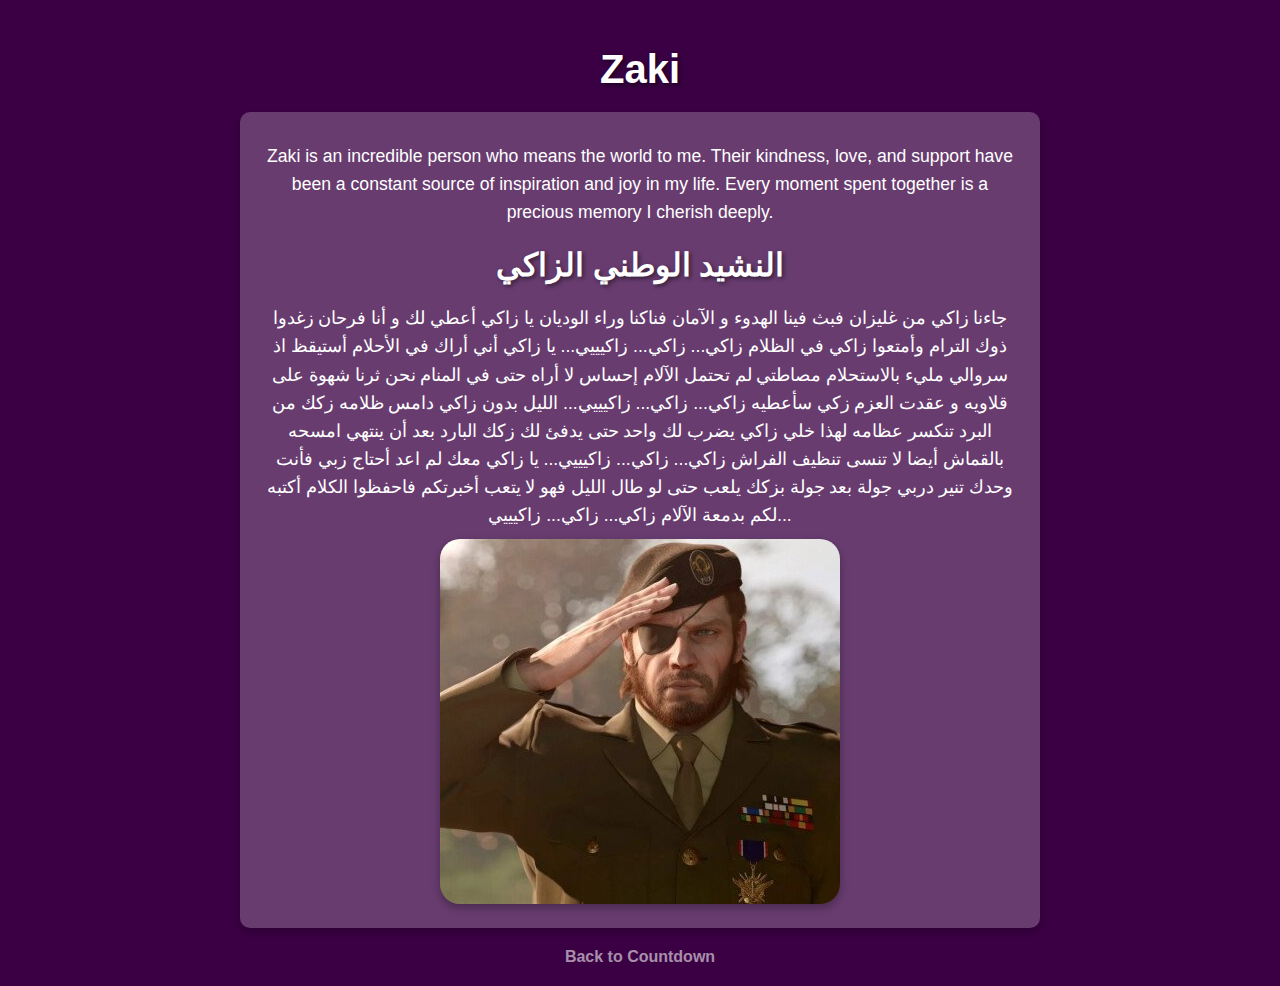
==== zaki.html @ a1b37917 "Add files via upload" ====
<!DOCTYPE html>
<html lang="en">
<head>
    <meta charset="UTF-8">
    <meta name="viewport" content="width=device-width, initial-scale=1.0">
    <title>Zaki</title>
    <link rel="stylesheet" href="zakistyle.css">
</head>
<body>
    <h1>Zaki</h1>
    
    
    
    <div class="zaki-text">
        <p>
            Zaki is an incredible person who means the world to me. 
            Their kindness, love, and support have been a constant source 
            of inspiration and joy in my life. Every moment spent together 
            is a precious memory I cherish deeply.
        </p>
        <h1>النشيد الوطني الزاكي</h1>
        <p>
             جاءنا زاكي من غليزان  
            فبث فينا الهدوء و الآمان

فناكنا وراء الوديان
           يا زاكي أعطي لك و أنا فرحان

زغدوا ذوك الترام
           وأمتعوا زاكي في الظلام

              زاكي...  زاكي...  زاكيييي...



يا زاكي أني أراك في الأحلام 
               أستيقظ اذ سروالي مليء بالاستحلام

مصاطتي لم تحتمل الآلام
                إحساس لا أراه حتى في المنام

نحن ثرنا شهوة على قلاويه
             و عقدت العزم زكي سأعطيه

               زاكي...  زاكي...  زاكيييي...



الليل بدون زاكي دامس ظلامه
              زكك من البرد تنكسر عظامه

لهذا خلي زاكي يضرب لك واحد
                 حتى يدفئ لك زكك البارد

بعد أن ينتهي امسحه بالقماش
               أيضا لا تنسى تنظيف الفراش

               زاكي...  زاكي...  زاكيييي...



يا زاكي معك لم اعد أحتاج زبي
                      فأنت وحدك تنير دربي

جولة بعد جولة بزكك يلعب
            حتى لو طال الليل فهو لا يتعب

أخبرتكم فاحفظوا الكلام
             أكتبه لكم بدمعة الآلام

                زاكي...  زاكي...  زاكيييي...
             </p>
             <img src="Respect.jpeg" alt="Zaki" class="zaki-image" onclick="showRespect()">
             <div id="respect-message" class="respect-text" style="display: none;">+10 respect</div>
             <script src="zakiscript.js"></script> 
            </div>

    <a href="index.html" style="display: block; margin-top: 20px; text-decoration: none; color: rgba(255, 255, 255, 0.563);">
        Back to Countdown
    </a>
</body>
</html>
---- zakistyle.css ----
/* General Body Styles */
body {
    font-family: 'Arial', sans-serif;
    max-width: 800px;
    margin: 0 auto;
    padding: 20px;
    text-align: center;
    background-color: #3a0043;
    color: #ffffff; /* Text color for better contrast */
}

/* Header Styles */
h1 {
    font-size: 2.5em;
    margin-bottom: 20px;
    text-shadow: 2px 2px 4px rgba(0, 0, 0, 0.5);
}

/* Image Styles */
.zaki-image {
    max-width: 400px;
    border-radius: 20px;
    box-shadow: 0 4px 10px rgba(0, 0, 0, 0.3);
    transition: transform 0.3s;
}

.zaki-image:hover {
    transform: scale(1.05); /* Slight zoom effect on hover */
}

/* Text Container Styles */
.zaki-text {
    background-color: rgba(255, 255, 255, 0.237); /* Semi-transparent white */
    padding: 20px;
    border-radius: 10px;
    margin-top: 20px;
    box-shadow: 0 4px 10px rgba(0, 0, 0, 0.2);
}

/* Paragraph Styles */
.zaki-text p {
    line-height: 1.6;
    font-size: 1.1em;
    margin: 10px 0;
}

/* National Anthem Styles */
.zaki-text h1 {
    font-size: 2em;
    margin-top: 20px;
    color: #ffffff; /* Matching background color */
}

/* Link Styles */
a {
    display: block;
    margin-top: 20px;
    text-decoration: none;
    color: #ffffff; /* Bootstrap primary color */
    font-weight: bold;
    transition: color 0.3s;
}

a:hover {
    color: #ffffff; /* Darker shade on hover */
}

/* Responsive Design */
@media (max-width: 600px) {
    h1 {
        font-size: 2em;
    }

    .zaki-image {
        max-width: 90%; /* Responsive image */
    }

    .zaki-text {
        padding: 15px; /* Adjust padding for smaller screens */
    }
}
.respect-text {
    font-size: 20px;
    position: absolute; /* Position it as needed */
    color: white; /* Default color */
    animation: colorChange 1s infinite; /* Animation for color change */
}

@keyframes colorChange {
    0% { color: red; }
    33% { color: green; }
    66% { color: blue; }
    100% { color: red; }
}
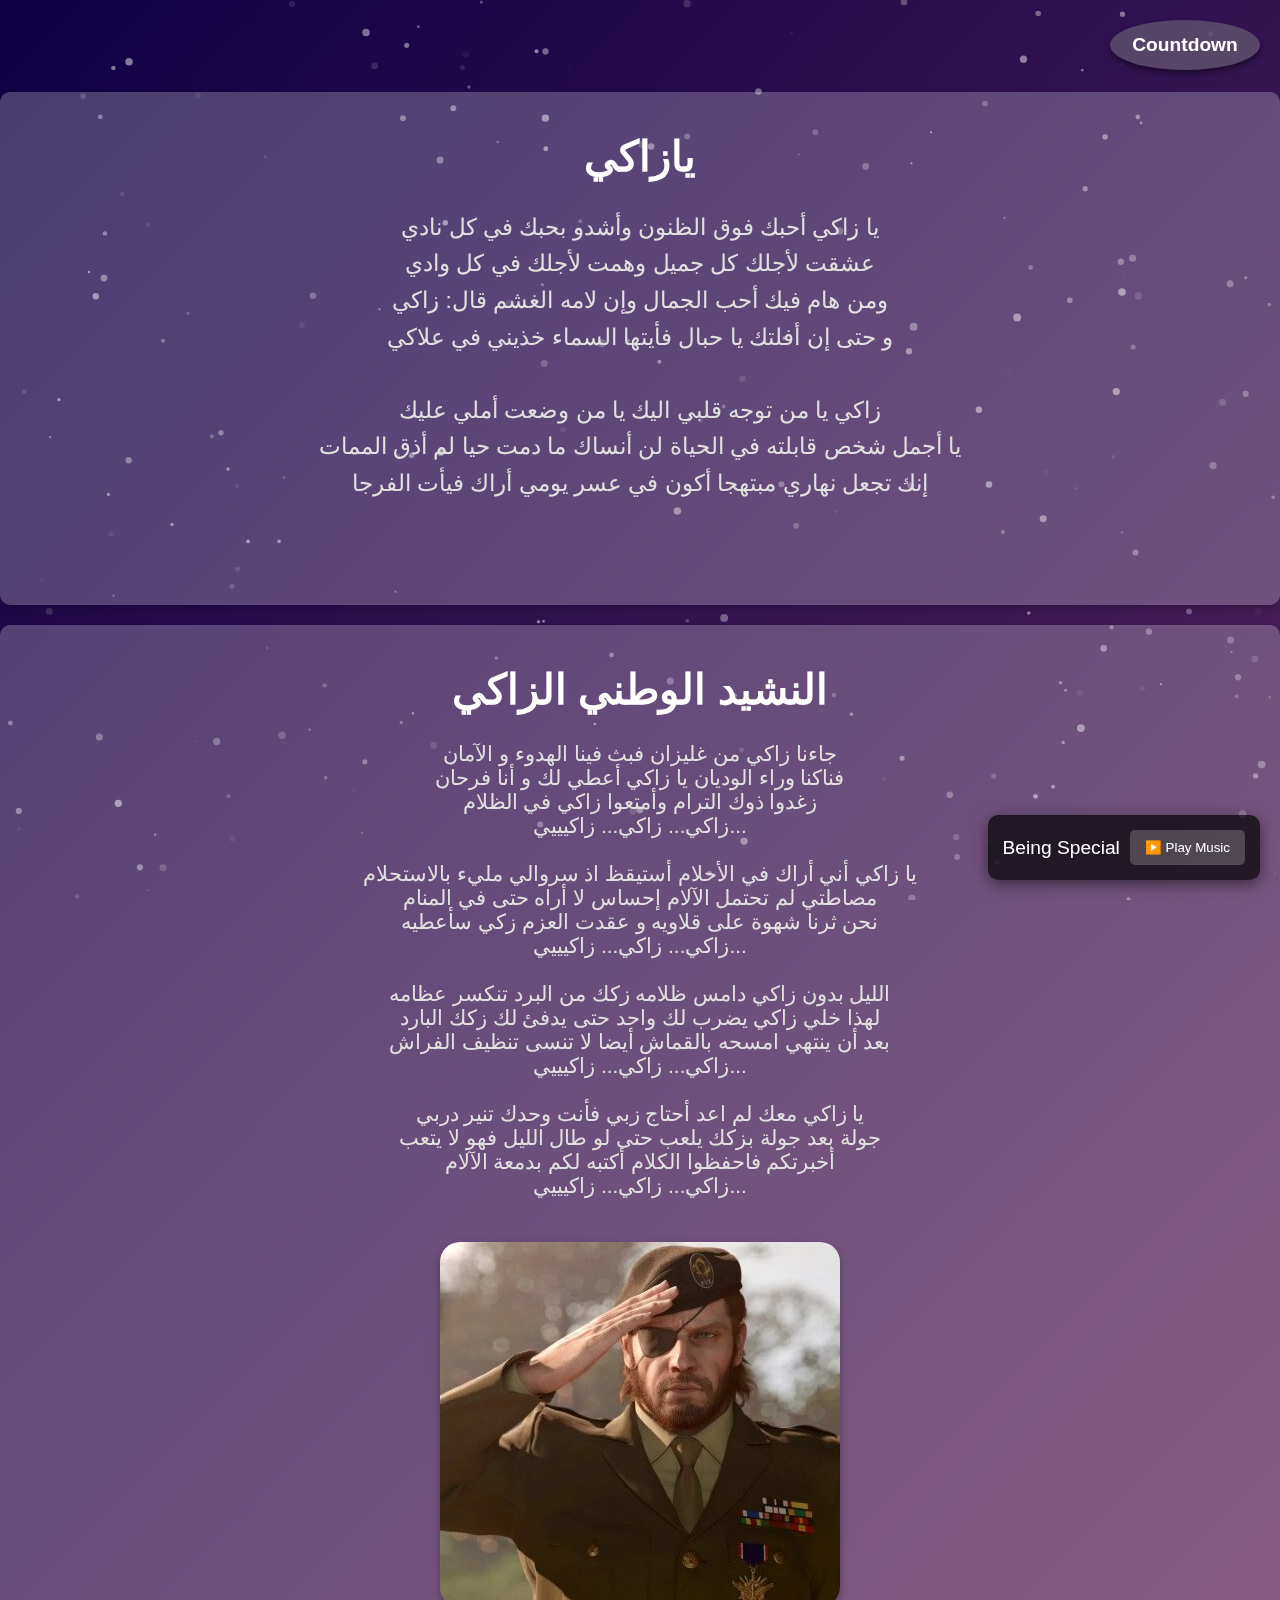
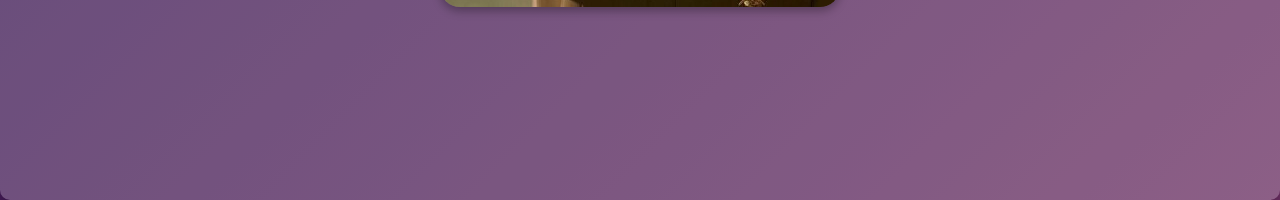
==== commit 66513372: "Add files via upload" ====
--- a/zaki.html
+++ b/zaki.html
@@ -4,79 +4,135 @@
     <meta charset="UTF-8">
     <meta name="viewport" content="width=device-width, initial-scale=1.0">
     <title>Zaki</title>
+    <link rel="icon" type="image/svg+xml" href="logo.webp">
     <link rel="stylesheet" href="zakistyle.css">
 </head>
 <body>
-    <h1>Zaki</h1>
     
+    <br>
+    <br>
+    <br>
+    <br>
     
     
     <div class="zaki-text">
+        <h1>يازاكي</h1>
         <p>
-            Zaki is an incredible person who means the world to me. 
-            Their kindness, love, and support have been a constant source 
-            of inspiration and joy in my life. Every moment spent together 
-            is a precious memory I cherish deeply.
+            يا زاكي أحبك فوق الظنون
+            وأشدو بحبك في كل نادي
+            <br>
+
+            عشقت لأجلك كل جميل
+            وهمت لأجلك في كل وادي
+            <br>
+
+            ومن هام فيك أحب الجمال 
+            وإن لامه الغشم قال: زاكي 
+            <br>
+
+            و حتى إن أفلتك يا حبال
+            فأيتها السماء خذيني في علاكي
+            <br>
+            <br>
+            زاكي يا من توجه قلبي اليك
+            يا من وضعت أملي عليك
+            <br>
+
+            يا أجمل شخص قابلته في الحياة
+            لن أنساك ما دمت حيا لم أذق الممات
+            <br>
+
+            إنك تجعل نهاري مبتهجا
+            أكون في عسر يومي أراك فيأت الفرجا
+            <br>
+            <br>
+            <br>
+
+        </div>
         </p>
+        <div class="Zaki-Nashid">
         <h1>النشيد الوطني الزاكي</h1>
         <p>
              جاءنا زاكي من غليزان  
             فبث فينا الهدوء و الآمان
+            <br>
 
 فناكنا وراء الوديان
            يا زاكي أعطي لك و أنا فرحان
-
+           <br>
 زغدوا ذوك الترام
            وأمتعوا زاكي في الظلام
-
+           <br>
               زاكي...  زاكي...  زاكيييي...
-
+              <br><br>
 
 
 يا زاكي أني أراك في الأحلام 
                أستيقظ اذ سروالي مليء بالاستحلام
-
+               <br>
 مصاطتي لم تحتمل الآلام
                 إحساس لا أراه حتى في المنام
-
+                <br>
 نحن ثرنا شهوة على قلاويه
              و عقدت العزم زكي سأعطيه
-
+             <br>
                زاكي...  زاكي...  زاكيييي...
-
+               <br><br>
 
 
 الليل بدون زاكي دامس ظلامه
               زكك من البرد تنكسر عظامه
-
+              <br>
 لهذا خلي زاكي يضرب لك واحد
                  حتى يدفئ لك زكك البارد
-
+                 <br>
 بعد أن ينتهي امسحه بالقماش
                أيضا لا تنسى تنظيف الفراش
-
+               <br>
                زاكي...  زاكي...  زاكيييي...
-
+               <br><br>
 
 
 يا زاكي معك لم اعد أحتاج زبي
                       فأنت وحدك تنير دربي
-
+                      <br>
 جولة بعد جولة بزكك يلعب
             حتى لو طال الليل فهو لا يتعب
-
+            <br>
 أخبرتكم فاحفظوا الكلام
              أكتبه لكم بدمعة الآلام
-
+             <br>
                 زاكي...  زاكي...  زاكيييي...
+                <br><br>
              </p>
              <img src="Respect.jpeg" alt="Zaki" class="zaki-image" onclick="showRespect()">
+             <br><br>
+             <br><br><br><br><br><br>
              <div id="respect-message" class="respect-text" style="display: none;">+10 respect</div>
-             <script src="zakiscript.js"></script> 
             </div>
 
-    <a href="index.html" style="display: block; margin-top: 20px; text-decoration: none; color: rgba(255, 255, 255, 0.563);">
-        Back to Countdown
-    </a>
+             <script src="zakiscript.js"></script> 
+             <script src="background.js"></script>
+             <script src="script.js"></script>
+            
+
+            <button class="Countdown-button" onclick="goToCountdown()">Countdown</button>
+            <script>
+                function goToCountdown() {
+                    window.location.href = 'index.html';
+                }
+            </script>
+
+    <div id="musicControl" class="music-control">
+        <span id="musicTitle">Being Special</span>
+        <button id="musicToggle" class="toggle-button" style="display: block;">▶️ Play Music</button>
+    </div>
+        <audio id="backgroundMusic" loop>
+            <source src="beingSpecial.mp3" type="audio/mpeg">
+            Your browser does not support the audio element.
+        </audio>
+    <!-- Dynamic Background Canvas -->
+    <canvas id="dynamic-background"></canvas>
+    
 </body>
 </html>--- a/zakistyle.css
+++ b/zakistyle.css
@@ -1,23 +1,57 @@
 /* General Body Styles */
+:root {
+    --bg-day-start: #006891;     /* Sky Blue for day */
+    --bg-day-end: #bababa;        /* Light Blue gradient end */
+    --bg-night-start: #0E0045;   /* Deep Blue/Purple for night */
+    --bg-night-end: #692e61;     /* Dark Purple gradient end */
+}
+
 body {
-    font-family: 'Arial', sans-serif;
-    max-width: 800px;
-    margin: 0 auto;
-    padding: 20px;
-    text-align: center;
-    background-color: #3a0043;
-    color: #ffffff; /* Text color for better contrast */
+    font-family: 'Roboto', sans-serif;
+    margin: 0;
+    overflow: auto;
+    transition: background 2s ease;
+    background: linear-gradient(135deg, var(--bg-day-start), var(--bg-day-end));
+}
+
+/* Dynamic Background Canvas */
+#dynamic-background {
+    position: fixed;
+    top: 0;
+    left: 0;
+    width: 100%;
+    height: 100%;
+    z-index: -1;
+    pointer-events: none;
+}
+
+/* Particle Styles */
+.particle {
+    position: absolute;
+    background: rgba(255, 255, 255, 0.581);
+    border-radius: 50%;
+    pointer-events: none;
+    transition: all 0.5s ease;
+}
+
+/* Night Mode Adjustments */
+body.night-mode {
+    background: linear-gradient(135deg, var(--bg-night-start), var(--bg-night-end));
+    color: #e0e0e0;
+}
+
+body.night-mode .countdown {
+    color: #ffffff;
 }
 
 /* Header Styles */
-h1 {
-    font-size: 2.5em;
-    margin-bottom: 20px;
-    text-shadow: 2px 2px 4px rgba(0, 0, 0, 0.5);
-}
+
 
 /* Image Styles */
 .zaki-image {
+    text-align: center;
+ 
+    align-items: center;
     max-width: 400px;
     border-radius: 20px;
     box-shadow: 0 4px 10px rgba(0, 0, 0, 0.3);
@@ -25,20 +59,46 @@
 }
 
 .zaki-image:hover {
+    text-align: center;
+
+    align-items: center;
     transform: scale(1.05); /* Slight zoom effect on hover */
 }
 
 /* Text Container Styles */
 .zaki-text {
+    text-align: center;
+    font-size: 1.3em;
+    align-items: center;
     background-color: rgba(255, 255, 255, 0.237); /* Semi-transparent white */
     padding: 20px;
     border-radius: 10px;
     margin-top: 20px;
     box-shadow: 0 4px 10px rgba(0, 0, 0, 0.2);
 }
-
+.Zaki-Nashid {
+    text-align: center;
+    font-size: 1.3em;
+    align-items: center;
+    background-color: rgba(255, 255, 255, 0.237); /* Semi-transparent white */
+    padding: 20px;
+    border-radius: 10px;
+    margin-top: 20px;
+    box-shadow: 0 4px 10px rgba(0, 0, 0, 0.2);
+}
+.Zaki-Nashid h1 {
+    text-align: center;
+
+    align-items: center;
+    font-size: 2em;
+    margin-top: 20px;
+    color: #ffffff;
+}
 /* Paragraph Styles */
 .zaki-text p {
+    text-align: center;
+
+    align-items: center;
     line-height: 1.6;
     font-size: 1.1em;
     margin: 10px 0;
@@ -46,6 +106,9 @@
 
 /* National Anthem Styles */
 .zaki-text h1 {
+    text-align: center;
+
+    align-items: center;
     font-size: 2em;
     margin-top: 20px;
     color: #ffffff; /* Matching background color */
@@ -78,17 +141,83 @@
     .zaki-text {
         padding: 15px; /* Adjust padding for smaller screens */
     }
+    .Zaki-Nashid {
+        padding: 15px; /* Adjust padding for smaller screens */
+    }
 }
 .respect-text {
-    font-size: 20px;
-    position: absolute; /* Position it as needed */
+    font-size: 60px;
+    position: fixed; /* Position it as needed */
+    bottom: 90px;
+    left: 20px;
     color: white; /* Default color */
     animation: colorChange 1s infinite; /* Animation for color change */
 }
 
 @keyframes colorChange {
     0% { color: red; }
-    33% { color: green; }
-    66% { color: blue; }
+    25% { color: green; }
+    45% { color: blue; }
+    70% { color: rgb(229, 255, 0); }
     100% { color: red; }
+}
+/* Music Control Styles */
+.music-control {
+    position: fixed;
+    bottom: 20px;
+    right: 20px;
+    background: rgba(0, 0, 0, 0.7);
+    color: white;
+    border-radius: 10px;
+    padding: 15px;
+    display: flex;
+    align-items: center;
+    box-shadow: 0 4px 15px rgba(0, 0, 0, 0.5);
+    z-index: 1000;
+    transition: opacity 0.3s ease;
+}
+
+.music-control:hover {
+    opacity: 0.9; /* Slightly fade on hover */
+}
+
+#musicTitle {
+    font-size: 1.2rem;
+    margin-right: 10px; /* Space between title and button */
+}
+
+.toggle-button {
+    background: rgba(255, 255, 255, 0.2);
+    color: white;
+    border: none;
+    padding: 10px 15px;
+    border-radius: 5px;
+    cursor: pointer;
+    transition: background 0.3s ease;
+}
+
+.toggle-button:hover {
+    background: rgba(255, 255, 255, 0.4); /* Change background on hover */
+}
+.Countdown-button {
+    position: fixed;
+    top: 20px;
+    right: 20px;
+    background-color: #77757f85;
+    color: white;
+    border: none;
+    border-radius: 50%;
+    font-size: 1.2rem;
+    width: 150px;
+    height: 50px;
+    font-weight: bold;
+    box-shadow: 0 4px 6px rgba(0, 0, 0, 0.441);
+    cursor: pointer;
+    z-index: 1000;
+    transition: all 0.3s ease;
+}
+
+.Countdown-button:hover {
+    background-color: #182061;
+    transform: scale(1.1);
 }